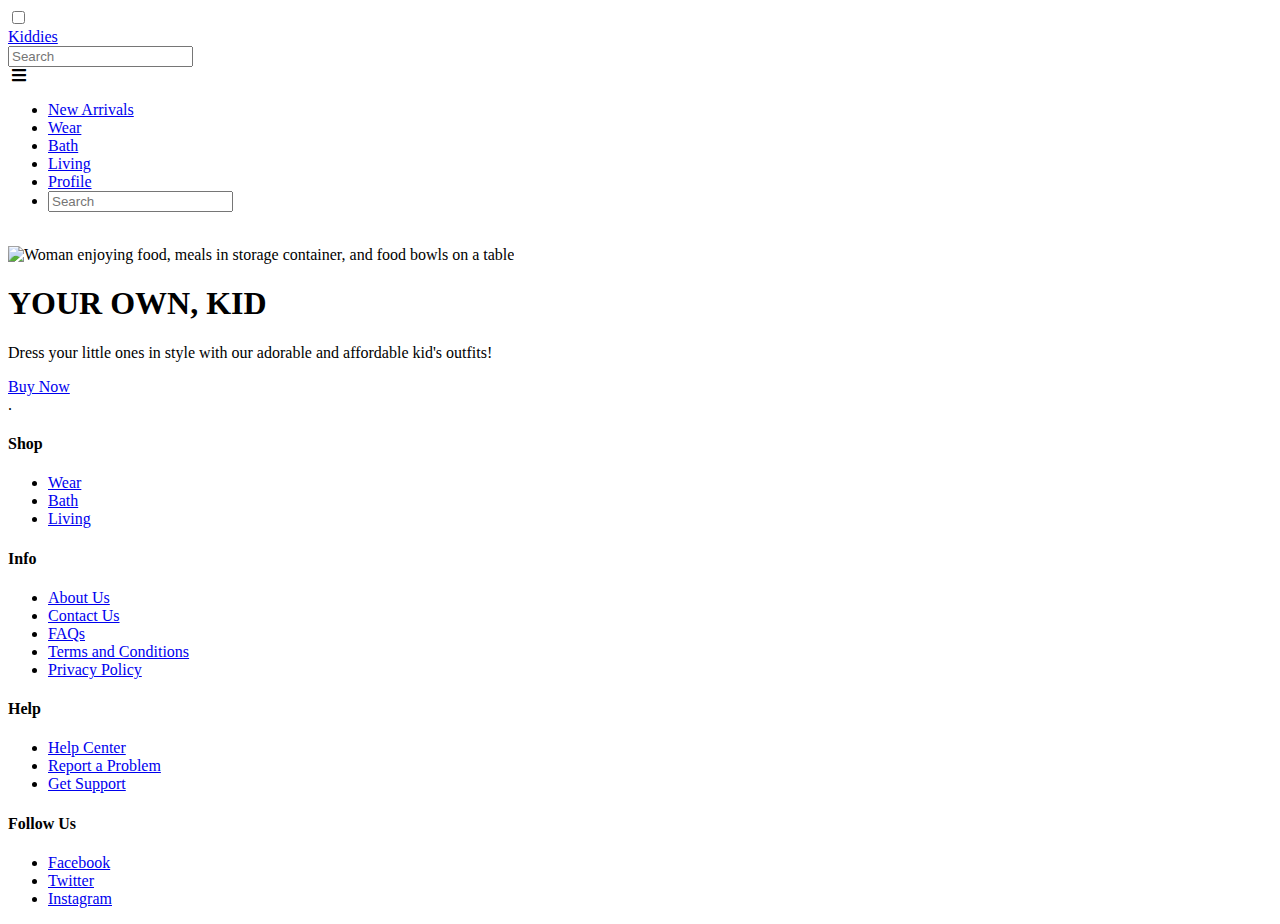
==== home.html @ f7ed7295 "Initial commit" ====
<!DOCTYPE html>
<html lang="en" dir="ltr">
  <head>
    <meta charset="utf-8">
    <link rel="stylesheet" href="/style/style.css">
    <link rel="stylesheet" href="https://cdnjs.cloudflare.com/ajax/libs/font-awesome/5.15.2/css/all.min.css"/>
    <meta name="viewport" content="width=device-width, initial-scale=1.0">
  </head>
  <body>
    <div class="container">
      <input type="checkbox" id="click">
    <nav>
      <div class="logo"><a href="/home.html">Kiddies</a></div>
      <div class="search">
        <input type="text" placeholder="Search">
        <label for="search-cancel-click">
          <img src="/resource/home/img/reject.png" alt="" id="ico-search-cancel" onclick="serchdisable()" >
        </label>
      </div>
      <div class="ico-nav-mobile">
        <img src="/resource/home/img/bag.png" alt="">
        <label for="click" class="menu-btn">
          <i class="fa fa-bars"></i>
        </label>
      </div>
      <ul id="menu">
        <li><a href="#">New Arrivals</a></li>
        <li><a href="#">Wear</a></li>
        <li><a href="#">Bath</a></li>
        <li><a href="#">Living</a></li>
        <li class="ico-profile"><a href="#" >Profile</a></li>
        <li class="ico-profile"><input type="text" placeholder="Search"></li>
      </ul>
      <div class="ico-nav">
        <img src="/resource/home/img/search.png" alt="" onclick="serchenable()" id="ico-search">
        <img src="/resource/home/img/bag.png" alt="">
        <img src="/resource/home/img/user.png" alt="">
      </div>
    </nav>

    <div class="content">
      <section class="section-hero">
        <div class="hero">
          <div class="hero-img-box">
            <img src="/resource/home/img/kids.png" alt="Woman enjoying food, meals in storage container, and food bowls on a table" class="hero-img" />
          </div>
          <div class="hero-text-box">
            <h1 class="heading-primary">
              YOUR OWN, KID
            </h1>
            <p class="hero-description">
              Dress your little ones in style with our adorable and affordable kid's outfits!
            </p>
            <a href="#" class="buy-btn btn--fill">Buy Now
            </a>
          </div>
          
        </div>
      </section>
      <div>.</div>
     
     
    </div>

    <footer>
      <div class="f_container">
        <div class="footer-section">
          <h4>Shop</h4>
          <ul>
            <li><a href="#">Wear</a></li>
            <li><a href="#">Bath</a></li>
            <li><a href="#">Living</a></li>
          </ul>
        </div>
        <div class="footer-section">
          <h4>Info</h4>
          <ul>
            <li><a href="#">About Us</a></li>
            <li><a href="#">Contact Us</a></li>
            <li><a href="#">FAQs</a></li>
            <li><a href="#">Terms and Conditions</a></li>
            <li><a href="#">Privacy Policy</a></li>
          </ul>
        </div>
        <div class="footer-section">
          <h4>Help</h4>
          <ul>
            <li><a href="#">Help Center</a></li>
            <li><a href="#">Report a Problem</a></li>
            <li><a href="#">Get Support</a></li>
          </ul>
        </div>
        <div class="footer-section">
          <h4>Follow Us</h4>
          <ul>
            <li><a href="#">Facebook</a></li>
            <li><a href="#">Twitter</a></li>
            <li><a href="#">Instagram</a></li>
          </ul>
        </div>
      </div>
    </footer>
    
    
  </div>
    <script src="/resource/home/style.js"></script>
  </body>
</html>
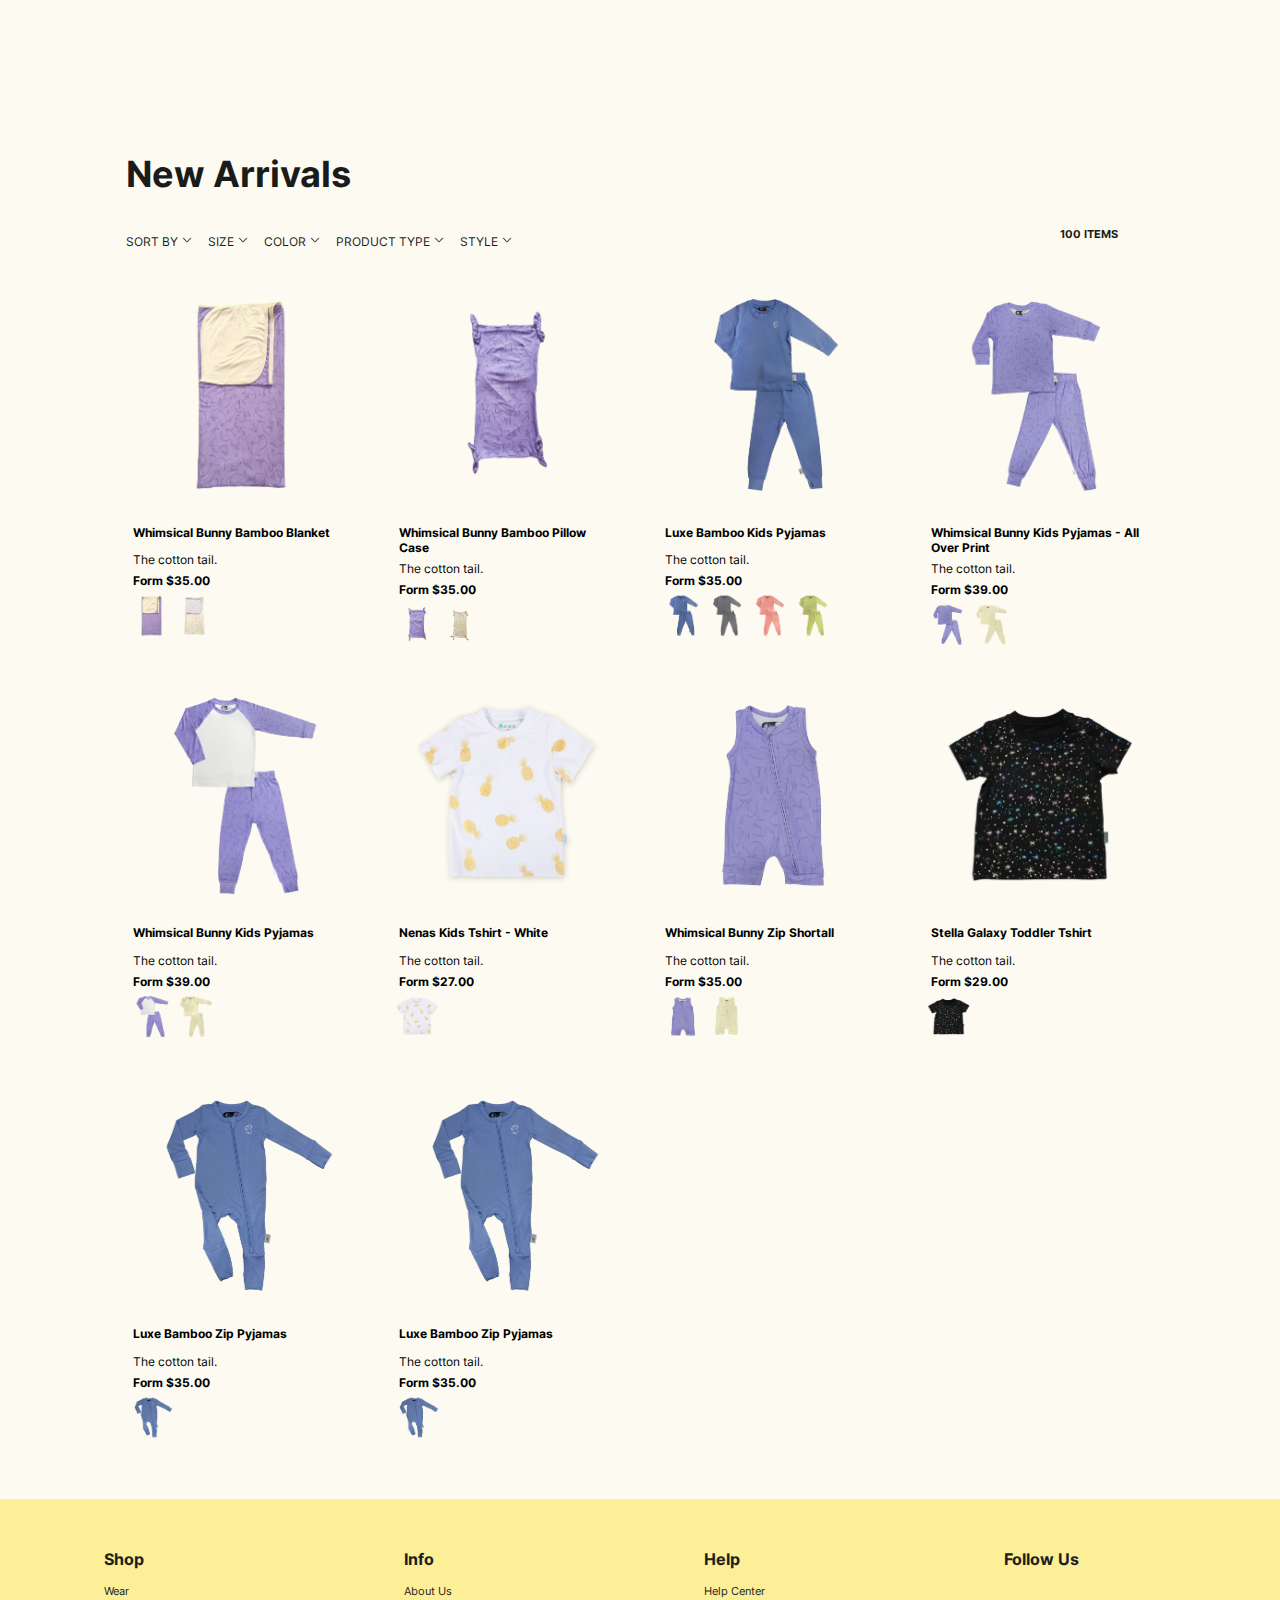
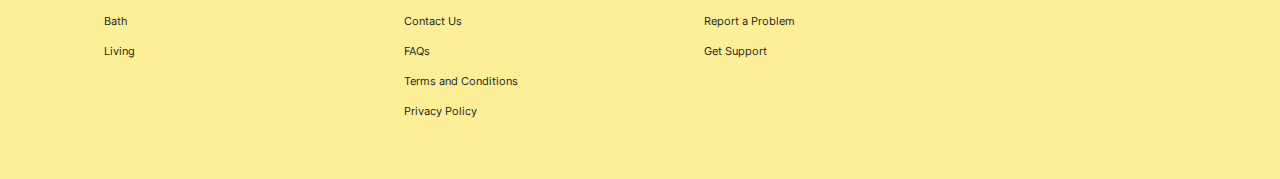
==== commit 0d31a3ba: "initial commit" ====
--- a/home.html
+++ b/home.html
@@ -1,108 +1,230 @@
-<!DOCTYPE html>
-<html lang="en" dir="ltr">
-  <head>
-    <meta charset="utf-8">
-    <link rel="stylesheet" href="/style/style.css">
-    <link rel="stylesheet" href="https://cdnjs.cloudflare.com/ajax/libs/font-awesome/5.15.2/css/all.min.css"/>
-    <meta name="viewport" content="width=device-width, initial-scale=1.0">
-  </head>
-  <body>
-    <div class="container">
-      <input type="checkbox" id="click">
-    <nav>
-      <div class="logo"><a href="/home.html">Kiddies</a></div>
-      <div class="search">
-        <input type="text" placeholder="Search">
-        <label for="search-cancel-click">
-          <img src="/resource/home/img/reject.png" alt="" id="ico-search-cancel" onclick="serchdisable()" >
-        </label>
-      </div>
-      <div class="ico-nav-mobile">
-        <img src="/resource/home/img/bag.png" alt="">
-        <label for="click" class="menu-btn">
-          <i class="fa fa-bars"></i>
-        </label>
-      </div>
-      <ul id="menu">
-        <li><a href="#">New Arrivals</a></li>
-        <li><a href="#">Wear</a></li>
-        <li><a href="#">Bath</a></li>
-        <li><a href="#">Living</a></li>
-        <li class="ico-profile"><a href="#" >Profile</a></li>
-        <li class="ico-profile"><input type="text" placeholder="Search"></li>
-      </ul>
-      <div class="ico-nav">
-        <img src="/resource/home/img/search.png" alt="" onclick="serchenable()" id="ico-search">
-        <img src="/resource/home/img/bag.png" alt="">
-        <img src="/resource/home/img/user.png" alt="">
-      </div>
-    </nav>
-
-    <div class="content">
-      <section class="section-hero">
-        <div class="hero">
-          <div class="hero-img-box">
-            <img src="/resource/home/img/kids.png" alt="Woman enjoying food, meals in storage container, and food bowls on a table" class="hero-img" />
-          </div>
-          <div class="hero-text-box">
-            <h1 class="heading-primary">
-              YOUR OWN, KID
-            </h1>
-            <p class="hero-description">
-              Dress your little ones in style with our adorable and affordable kid's outfits!
-            </p>
-            <a href="#" class="buy-btn btn--fill">Buy Now
-            </a>
-          </div>
-          
-        </div>
-      </section>
-      <div>.</div>
-     
-     
-    </div>
-
-    <footer>
-      <div class="f_container">
-        <div class="footer-section">
-          <h4>Shop</h4>
-          <ul>
-            <li><a href="#">Wear</a></li>
-            <li><a href="#">Bath</a></li>
-            <li><a href="#">Living</a></li>
-          </ul>
-        </div>
-        <div class="footer-section">
-          <h4>Info</h4>
-          <ul>
-            <li><a href="#">About Us</a></li>
-            <li><a href="#">Contact Us</a></li>
-            <li><a href="#">FAQs</a></li>
-            <li><a href="#">Terms and Conditions</a></li>
-            <li><a href="#">Privacy Policy</a></li>
-          </ul>
-        </div>
-        <div class="footer-section">
-          <h4>Help</h4>
-          <ul>
-            <li><a href="#">Help Center</a></li>
-            <li><a href="#">Report a Problem</a></li>
-            <li><a href="#">Get Support</a></li>
-          </ul>
-        </div>
-        <div class="footer-section">
-          <h4>Follow Us</h4>
-          <ul>
-            <li><a href="#">Facebook</a></li>
-            <li><a href="#">Twitter</a></li>
-            <li><a href="#">Instagram</a></li>
-          </ul>
-        </div>
-      </div>
-    </footer>
-    
-    
-  </div>
-    <script src="/resource/home/style.js"></script>
-  </body>
-</html>
+<!DOCTYPE html>
+<html lang="en" dir="ltr">
+  <head>
+    <meta charset="utf-8">
+    <link rel="stylesheet" href="/style/style.css">
+    <link rel="stylesheet" href="https://cdnjs.cloudflare.com/ajax/libs/font-awesome/5.15.2/css/all.min.css"/>
+    <meta name="viewport" content="width=device-width, initial-scale=1.0">
+  </head>
+  <body>
+    <div class="container">
+      <input type="checkbox" id="click">
+      <nav>
+        <div class="logo"><a href="index.html">Kiddies</a></div>
+        <div class="search">
+          <input type="text" placeholder="Search">
+          <label for="search-cancel-click">
+            <img src="resource/home/img/reject.png" alt="" id="ico-search-cancel" onclick="serchdisable()" >
+          </label>
+        </div>
+        <div class="ico-nav-mobile">
+          <img src="resource/home/img/bag.png" alt="">
+          <label for="click" class="menu-btn">
+            <i class="fa fa-bars"></i>
+          </label>
+        </div>
+        <ul id="menu">
+          <li><a href="#">New Arrivals</a></li>
+          <li><a href="#">Wear</a></li>
+          <li><a href="#">Bath</a></li>
+          <li><a href="#">Living</a></li>
+          <li class="ico-profile"><a href="#" >Profile</a></li>
+          <li class="ico-profile"><input type="text" placeholder="Search"></li>
+        </ul>
+        <div class="ico-nav">
+          <img src="resource/home/img/search.png" alt="" onclick="serchenable()" id="ico-search">
+          <img src="resource/home/img/bag.png" alt="">
+          <img src="resource/home/img/user.png" alt="">
+        </div>
+      </nav>
+
+
+
+    <div class="content">
+      <div class="topfilter">
+        <h3>New Arrivals</h3>
+        <div class="row">
+            <ul>
+                <li>SORT BY<img src="/resource/home/img/down-arrow.png"></li>
+                <li>SIZE<img src="/resource/home/img/down-arrow.png"></li>
+                <li>COLOR<img src="/resource/home/img/down-arrow.png"></li>
+                <li>PRODUCT TYPE<img src="/resource/home/img/down-arrow.png"></li>
+                <li>STYLE<img src="/resource/home/img/down-arrow.png"></li>
+            </ul>
+            <h4>100 ITEMS</h4>
+        </div>
+
+      </div>
+      <div class="card-container">
+        <a class="card" href="#">
+          <div class="mainimage">
+            <img src="resource/card/img/Blanket-Purplecopy.jpg">
+          </div>
+          <h4>Whimsical Bunny Bamboo Blanket</h4>
+          <div class="infoproduct">The cotton tail.</div>
+          <div class="price">Form $35.00</div>
+          <div class="containimg">
+            <img src="resource/card/img/Blanket-Purplecopy.jpg">
+            <img src="resource/card/img/Blanket-Yellowcopy.png">
+          </div>        
+        </a>
+
+        
+        <a class="card" href="#">
+          <div class="mainimage">
+          <img src="resource/card/img/20221206_155318_mh1670347618729.png">
+          </div>
+          <h4>Whimsical Bunny Bamboo Pillow Case</h4>
+          <div class="infoproduct">The cotton tail.</div>
+          <div class="price">Form $35.00</div>
+          <div class="containimg">
+            <img src="resource/card/img/20221206_155318_mh1670347618729.png">
+            <img src="resource/card/img/20221206_155529_mh1670347688756.png">
+          </div>
+        </a>
+        <a class="card" href="#">
+          <div class="mainimage">
+          <img src="/resource/card/img/KidsPyjamas2YBluecopy-3.png">
+          </div>
+          <h4>Luxe Bamboo Kids Pyjamas</h4>
+          <div class="infoproduct">The cotton tail.</div>
+          <div class="price">Form $35.00</div>
+          <div class="containimg">
+            <img src="resource/card/img/KidsPyjamas2YBluecopy-3.png">
+            <img src="resource/card/img/KidsPyjamas2YCharcoalcopy-1.png">
+            <img src="resource/card/img/KidsPyjamas2YCoralcopy-3.png">
+            <img src="resource/card/img/KidsPyjamas2YGreencopy-5.png">
+          </div>
+        </a>
+        <a class="card" href="#">
+          <div class="mainimage">
+          <img src="resource/card/img/KidsPyjamas2YPurplecopy-4_9651c843-cb1c-444a-ad5a-7de09e6c83a7.png">
+          </div>
+          <h4>Whimsical Bunny Kids Pyjamas - All Over Print</h4>
+          <div class="infoproduct">The cotton tail.</div>
+          <div class="price">Form $39.00</div>
+          <div class="containimg">
+            <img src="resource/card/img/KidsPyjamas2YPurplecopy-4_9651c843-cb1c-444a-ad5a-7de09e6c83a7.png">
+            <img src="resource/card/img/KidsPyjamas2YYellowcopy-4_a62dd382-5dc8-4c66-b51e-09eee2dc6926.png">
+          </div>
+        </a>
+        
+        <a class="card" href="#">
+          <div class="mainimage">
+          <img src="resource/card/img/KidsPyjamasPrintedSleve2YPurple-1_b7011c9d-1867-4db7-a0e0-1290c751f648.png">
+          </div>
+          <h4>Whimsical Bunny Kids Pyjamas</h4>
+          <div class="infoproduct">The cotton tail.</div>
+          <div class="price">Form $39.00</div>
+          <div class="containimg">
+            <img src="resource/card/img/KidsPyjamasPrintedSleve2YPurple-1_b7011c9d-1867-4db7-a0e0-1290c751f648.png">
+            <img src="resource/card/img/KidsPyjamasPrintedSleve2YYellow-1_f81c34d8-2947-4ad5-bde2-2a467f3834ba.png">
+          </div>
+        </a>
+        <a class="card" href="#">
+          <div class="mainimage">
+            <img src="resource/card/img/NenasKids-WhiteFront.png">
+          </div>
+          <h4>Nenas Kids Tshirt - White</h4>
+          <div class="infoproduct">The cotton tail.</div>
+          <div class="price">Form $27.00</div>
+          <div class="containimg">
+            <img src="resource/card/img/NenasKids-WhiteFront.png">
+          </div>        
+        </a>
+        <a class="card" href="#">
+          <div class="mainimage">
+            <img src="resource/card/img/Shorttall0-3mPurplecopy-7.png">
+          </div>
+          <h4>Whimsical Bunny Zip Shortall</h4>
+          <div class="infoproduct">The cotton tail.</div>
+          <div class="price">Form $35.00</div>
+          <div class="containimg">
+            <img src="resource/card/img/Shorttall0-3mPurplecopy-7.png">
+            <img src="resource/card/img/Shorttall0-3mYellowcopy-7.png">
+          </div>        
+        </a>
+        <a class="card" href="#">
+          <div class="mainimage">
+            <img src="resource/card/img/Stella-Kids1-3Y.png">
+          </div>
+          <h4>Stella Galaxy Toddler Tshirt</h4>
+          <div class="infoproduct">The cotton tail.</div>
+          <div class="price">Form $29.00</div>
+          <div class="containimg">
+            <img src="resource/card/img/Stella-Kids1-3Y.png">
+          </div>        
+        </a>
+        <a class="card" href="#">
+          <div class="mainimage">
+            <img src="resource/card/img/ZipSuit0-3mBluecopy-7.png">
+          </div>
+          <h4>Luxe Bamboo Zip Pyjamas</h4>
+          <div class="infoproduct">The cotton tail.</div>
+          <div class="price">Form $35.00</div>
+          <div class="containimg">
+            <img src="resource/card/img/ZipSuit0-3mBluecopy-7.png">
+          </div>        
+        </a>
+        <a class="card" href="#">
+          <div class="mainimage">
+            <img src="resource/card/img/ZipSuit0-3mBluecopy-7.png">
+          </div>
+          <h4>Luxe Bamboo Zip Pyjamas</h4>
+          <div class="infoproduct">The cotton tail.</div>
+          <div class="price">Form $35.00</div>
+          <div class="containimg">
+            <img src="resource/card/img/ZipSuit0-3mBluecopy-7.png">
+          </div>        
+        </a>
+      </div> 
+    </div>
+     
+    </div>
+
+    <footer>
+      <div class="f_container">
+        <div class="footer-section">
+          <h4>Shop</h4>
+          <ul>
+            <li><a href="#">Wear</a></li>
+            <li><a href="#">Bath</a></li>
+            <li><a href="#">Living</a></li>
+          </ul>
+        </div>
+        <div class="footer-section">
+          <h4>Info</h4>
+          <ul>
+            <li><a href="#">About Us</a></li>
+            <li><a href="#">Contact Us</a></li>
+            <li><a href="#">FAQs</a></li>
+            <li><a href="#">Terms and Conditions</a></li>
+            <li><a href="#">Privacy Policy</a></li>
+          </ul>
+        </div>
+        <div class="footer-section">
+          <h4>Help</h4>
+          <ul>
+            <li><a href="#">Help Center</a></li>
+            <li><a href="#">Report a Problem</a></li>
+            <li><a href="#">Get Support</a></li>
+          </ul>
+        </div>
+        <div class="footer-section">
+          <h4>Follow Us</h4>
+          <ul class="contact-footer">
+            <li><a href=""><img src="resource/home/img/facebook.png" alt=""></a></li>
+            <li><a href=""><img src="resource/home/img/twitter.png" alt=""></a></li>
+            <li><a href=""><img src="resource/home/img/instagram.png" alt=""></a></li>
+          </ul>
+        </div>
+      </div>
+    </footer>
+    
+    
+  </div>
+
+  <script></script>
+
+  </body>
+</html>
--- a/style/style.css
+++ b/style/style.css
@@ -0,0 +1,487 @@
+@font-face {
+  font-family: Inter;
+  src: url(/style/Inter-VariableFont_slnt\,wght.ttf);
+}
+*{
+  margin: 0;
+  box-sizing: border-box;
+  font-family: 'Inter';
+} 
+.container {
+  display: flex;
+  flex-direction: column;
+  min-height: 100vh;
+}
+
+
+/* Nav */
+nav{
+  display: flex;
+  height: 80px;
+  width: 100%;
+  background: transparent;
+  align-items: center;
+  justify-content:space-between;
+  padding: 0 50px 0 50px;
+  flex-wrap: wrap;
+  background-color: #FDFBF1;
+}
+nav .logo a{
+  text-decoration: none;
+  color: #000000;
+  font-size: 1.8rem;
+  font-weight: 600;
+}
+nav ul{
+  display: flex;
+  flex-wrap: wrap;
+  list-style: none;
+  padding-inline-start: 0;
+}
+nav ul li a{
+  color: #000000;
+  text-decoration: none;
+  font-size: 1rem;
+  font-weight: 550;
+  padding: 8px 15px;
+  border-radius: 5px;
+  letter-spacing: 1px;
+  transition: all 0.3s ease;
+}
+nav ul li a.active,
+nav ul li a:hover{
+  color: #111;
+  font-size: 1.2rem;
+}
+nav .menu-btn{
+  display: none;
+}
+nav .menu-btn i{
+  color: black;
+  font-size: 22px;
+  cursor: pointer;
+  display: none;
+}
+
+.ico-nav{
+ display: flex;
+ justify-content: space-between;
+}
+
+.ico-nav img{
+  cursor: pointer;
+  width: 20px;
+  height: 20px;
+  margin-left: 5px;
+  margin-right: 5px;
+}
+.ico-nav-mobile{
+  display: none;
+}
+.ico-nav-mobile img{
+  cursor: pointer;
+  width: 20px;
+  height: 20px;
+  margin-left: 5px;
+  margin-right: 5px;
+}
+#ico-profile {
+  display: none;
+ }
+#click {
+  display: none;
+}
+@media (max-width: 1000px){
+  nav{
+    padding: 0 30px 0 30px;
+  }
+}
+@media (max-width: 800px) {
+  .ico-nav{
+    display: none;
+   }
+  .ico-nav-mobile{
+    display: flex;
+    justify-content: space-between;
+   }
+   #ico-profile {
+    display: block;
+   }
+  nav .ico-nav-mobile .menu-btn{
+    margin-left: 8px;
+    display: block;
+  }
+  #click:checked ~ nav{
+   background-color: #FCEF98;
+  }
+  nav .ico-nav-mobile .menu-btn i{
+    display: block;
+  }
+  #click:checked ~ nav .menu-btn i:before{
+    content: "\f00d";
+  }
+ 
+  nav ul{
+    position: fixed;
+    top: 80px;
+    left: -100%;
+    background: #FCEF98;
+    height: 100vh;
+    width: 100%;
+    text-align: center;
+    display: block;
+    transition: all 0.3s ease;
+  }
+  #click:checked ~ nav ul{
+    background-color: #FCEF98;
+    left: 0;
+  }
+  nav ul li{
+    width: 100%;
+    margin: 40px 0;
+  }
+  nav ul li a{
+    width: 100%;
+    margin-left: -100%;
+    display: block;
+    font-size: 1rem;
+    transition: 0.3s cubic-bezier(0.68, -0.55, 0.265, 1.55);
+  }
+  #click:checked ~ nav ul li a{
+    margin-left: 0px;
+  }
+  nav ul li a.active,
+  nav ul li a:hover{
+    background: none;
+    font-size: 1.2rem;
+  }
+}
+
+/* Nav */
+
+/* Content */
+.content{
+  text-align: center;
+  width: 100%;
+  padding: 0 30px;
+  color: #1b1b1b;
+  background-color: #FDFBF1;
+  flex: 1;
+  
+}
+.content div{
+  font-size: 1.5rem;
+  font-weight: 700;
+}
+.content .card-container{
+  display: grid;
+  grid-template-columns: auto auto auto auto;
+  margin-left: 8%;
+  margin-right: 8%;
+  justify-content: space-between;
+  padding: 0 1em 1em 1em;
+}
+
+.content .card-container .card{
+  background: transparent;
+  margin :0 1em 1.5em;
+  height: 17.3em;
+  width: 10.5em;
+  display: flex;
+  flex-direction: column;
+  justify-content: space-between;
+  color: black;
+}
+.content .card-container .card:link{
+  text-decoration: none;
+
+}
+
+.content .card-container .card:visited{
+  color: black;
+}
+
+.content .card-container .card .mainimage{
+  background:transparent;
+  padding: 0.8em;
+}
+.content .card-container .card .mainimage img{
+  width: 100%;
+  height: 105%;
+  background: transparent;
+}
+.content .card-container .card:hover .mainimage{
+  padding: 5px;  
+}
+
+.content .card-container .card:hover h4{
+  text-decoration: underline;
+}
+
+.content .card-container .card:hover .mainimage img{
+  border-radius: 25px;
+  background-color: #dfdfdf;
+}
+
+.content .card-container .card h4{
+  flex :2;
+  font-size: 0.56em;
+  text-align: left;
+  word-wrap: break-word;
+  padding: 0.5em;
+  margin-top: 1em;
+  text-align: left;
+}
+.content .card-container .card .infoproduct
+{
+  font-size: 0.56em;
+  font-weight: lighter;
+  text-align: left;
+  padding-left: 0.5em;
+  padding-right: 0.5em;
+}
+.content .card-container .card .price{
+  font-size: 0.56em;
+  text-align: left;
+  word-wrap: break-word;
+  padding: 0.5em;
+  text-align: left;
+}
+.content .card-container .card .containimg{
+  display: flex;
+  padding-left: 0.1em;
+  padding-right: 0.1em;
+}
+.content .card-container .card .containimg img{
+  width: 1.8em;
+}
+
+.topfilter{
+  display: flex;
+  flex-direction: column;
+  margin-left: 6em;
+  margin-right: 6em;
+  padding: 3em 3em 1em 2em;
+}
+
+.topfilter h3{
+  font-size: 1.8em;
+  text-align: left;
+  margin-bottom: 0.5em;
+}
+
+.topfilter .row{
+  margin-top: 10px;
+  display: flex;
+  justify-content: space-between;
+  width: 100%;
+  
+}
+.topfilter .row ul{
+  padding: 0px;
+  margin-top: 10px;
+  align-items: left;
+  display:flex;
+  list-style: none;
+}
+.topfilter .row h4{
+  font-size: 0.7em;
+  padding-top: 0.4em;
+  
+}
+
+.topfilter .row ul li{
+  font-weight: lighter;
+  font-size: 0.5em;
+  text-align: left;
+  padding: 0px 15px 0px 0px;
+}
+.topfilter .row ul li img{
+  width:1em;
+  margin-left: 0.3em;
+}
+
+@media (max-width:1585px)
+{
+  .content .card-container{
+    margin:0 6% 0 ;
+
+  }
+  .content .card-container .card{
+    margin :0 0 1.5em;
+    height: 15.2em;
+    width: 9.5em;
+  }
+  .content .card-container .card h4{
+    font-size: 0.5em;
+  }
+  .content .card-container .card .infoproduct
+  {
+    font-size: 0.5em;  
+  }
+  .content .card-container .card .price{
+    font-size: 0.5em;
+  }
+  .topfilter{
+    margin-left: 2em;
+    margin-right: 4em;
+    padding: 3em 1.5em 1em 2em;
+  }
+  .topfilter .row h4{
+    font-size: 0.45em;   
+  }
+  
+  .topfilter .row ul li{
+    font-size: 0.48em;
+  }
+  .topfilter h3{
+    font-size: 1.5em;
+  }
+}
+
+@media (max-width: 1250px)
+{
+  .content .card-container{
+    margin:0 4% 0 ;
+
+  }
+  .content .card-container .card{
+    margin :0 0 1.5em;
+    height: 13em;
+    width: 8em;
+  }
+  .content .card-container .card h4{
+    font-size: 0.45em;
+  }
+  .content .card-container .card .infoproduct
+  {
+    font-size: 0.45em;  
+  }
+  .content .card-container .card .price{
+    font-size: 0.45em;
+  }
+  .topfilter{
+    padding: 3em 3em 1em 2em;
+    margin: 0;
+  }
+  .topfilter .row h4{
+    font-size: 0.5em;   
+  }
+  
+  .topfilter .row ul li{
+    font-size: 0.45em;
+  }
+  .topfilter h3{
+    font-size: 1.2em;
+  }
+  .content .card-container .card .containimg img{
+    width: 1.3em;
+  }
+}
+
+@media (max-width: 965px)
+{
+  .content .card-container{
+    margin:0 3% 0 ;
+
+  }
+  .content .card-container .card{
+    margin :0 0 1.5em;
+    height: 11em;
+    width: 6.5em;
+  }
+  .content .card-container .card h4{
+    font-size: 0.36em;
+  }
+  .content .card-container .card .infoproduct
+  {
+    font-size: 0.36em;  
+  }
+  .content .card-container .card .price{
+    font-size: 0.36em;
+  }
+
+  .topfilter .row h4{
+    font-size: 0.5em;   
+  }
+  
+  .topfilter .row ul li{
+    font-size: 0.45em;
+  }
+  .topfilter h3{
+    font-size: 1.2em;
+  }
+}
+@media (max-width : 840px)
+{
+  .content .card-container{
+    grid-template-columns: auto auto auto;
+  }
+}
+@media (max-width : 730px)
+{
+  .topfilter .row ul{
+    display: none;
+  }
+  .topfilter .row{
+    justify-content: flex-end;
+  }
+}
+@media(max-width:630px)
+{
+  .content .card-container{
+    grid-template-columns: auto auto;
+  }
+  .topfilter .row{
+    display: none;
+  }
+}
+
+
+/* Content */
+
+/* Footer */
+footer {
+  background-color: #FCEF98;
+  color: #1E1E1E;
+  padding: 50px 0;
+  bottom: 0;
+  width: 100%;
+}
+
+footer .f_container {
+  display: flex;
+  justify-content: space-between;
+  max-width: 1200px;
+  margin: 0 auto;
+  flex-direction: row;
+}
+
+.footer-section {
+  text-align: left;
+  width: 25%;
+  margin-left: 5vw;
+}
+
+.footer-section h4 {
+  margin-bottom: 10px;
+  font-size: 1rem;
+}
+
+.footer-section ul {
+  list-style: none;
+  padding: 0;
+  margin: 0;
+}
+
+.footer-section li {
+  margin-bottom: 10px;
+}
+
+.footer-section a {
+  color: #1E1E1E;
+  text-decoration: none;
+  font-size: 0.7rem;
+ 
+}
+/* Footer */